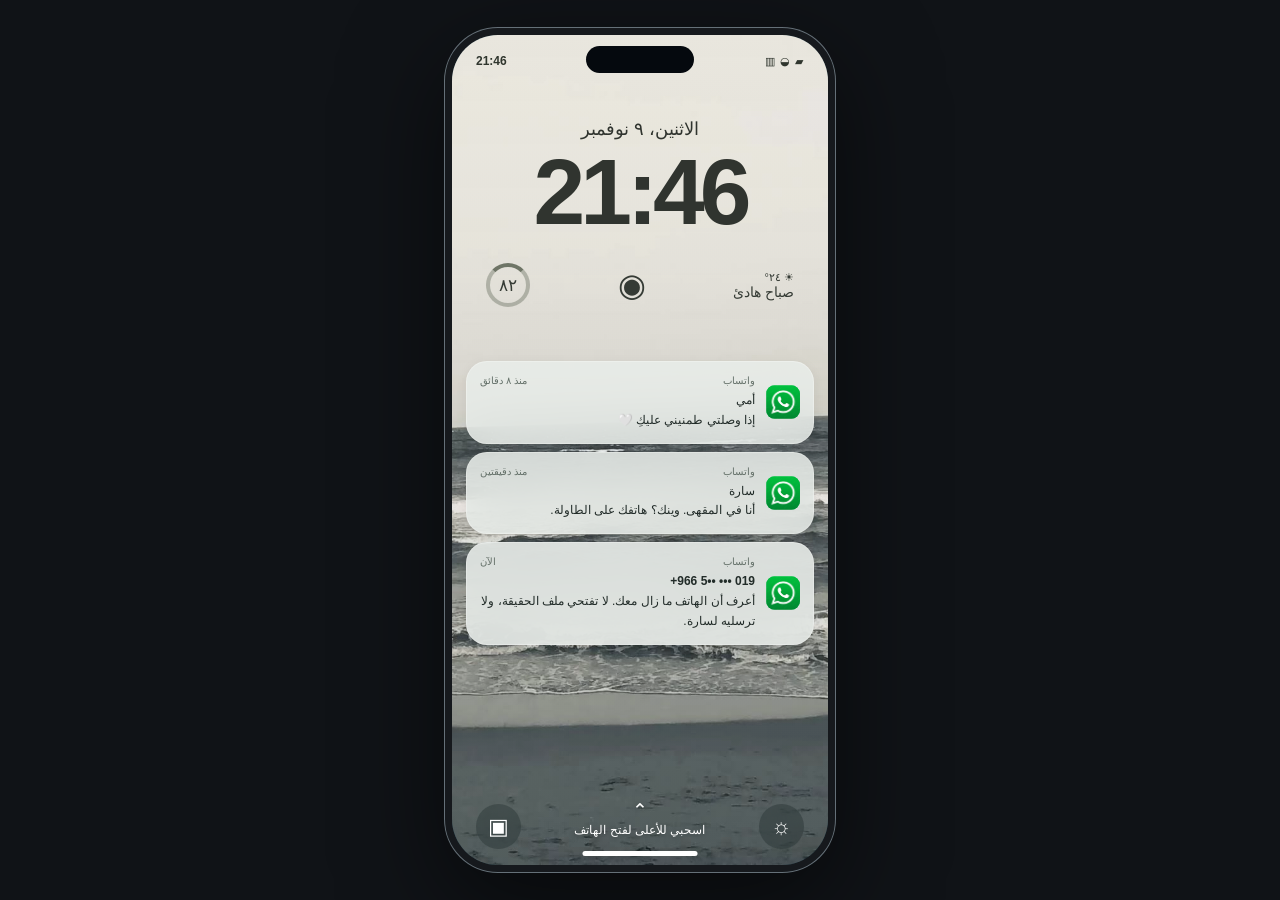
==== last-signal (1).html @ 5a893d46 "Add files via upload" ====
<!DOCTYPE html>
<html lang="ar" dir="rtl"><head><meta charset="UTF-8"><meta name="viewport" content="width=device-width,initial-scale=1,viewport-fit=cover"><meta name="theme-color" content="#101c29"><title>آخر إشارة — الأمانة</title><style>
*{box-sizing:border-box} :root{font-family:Tahoma,Arial,sans-serif;color:#eff5fa;background:#0b1119;font-synthesis:none}body{margin:0;min-height:100dvh;background:radial-gradient(ellipse at 20% 10%,#183444 0,transparent 50%),radial-gradient(ellipse at 90% 90%,#2c2436 0,transparent 50%),#0b1119}button,input,textarea{font:inherit}button{cursor:pointer;color:inherit;border:0}button:focus-visible,input:focus-visible,textarea:focus-visible{outline:3px solid #68e3cd;outline-offset:4px}button{touch-action:manipulation} .layout{min-height:100dvh;max-width:1120px;margin:auto;display:flex;align-items:center;justify-content:center;gap:100px;padding:32px}.intro{width:340px}.eyebrow{letter-spacing:3px;color:#75d6c7;font-size:11px}h1{font-size:65px;line-height:1.2;margin:22px 0} .intro p{color:#a7b6c5;line-height:2;font-size:15px}.rule{border-top:1px solid #30404e;padding-top:24px;margin-top:30px}.meta{display:flex;gap:24px;font-size:12px;color:#b9c7d1}.meta b{display:block;color:#f6f8fa;margin-bottom:8px}.phone{width:390px;height:804px;border:8px solid #242c34;box-shadow:0 0 0 2px #59626b,0 35px 90px #0009;border-radius:55px;position:relative;overflow:hidden;background:#102d3a;flex-shrink:0}.screen{height:100%;display:flex;flex-direction:column;background:radial-gradient(ellipse at 0% 90%,#cb9a8a55,transparent 60%),radial-gradient(ellipse at 90% 20%,#4b8d9e,transparent 55%),linear-gradient(160deg,#112f46,#144154 55%,#17283d);position:relative}.status{height:52px;flex-shrink:0;display:flex;justify-content:space-between;align-items:center;padding:0 25px;direction:ltr;font-size:12px;font-weight:bold;position:relative;z-index:3}.island{position:absolute;left:50%;transform:translateX(-50%);top:10px;background:#05090e;width:110px;height:29px;border-radius:30px}.signal{font-size:11px;letter-spacing:1px}.home{padding:20px;overflow:auto;flex:1}.date{font-size:12px;color:#d2e6ed;margin:0 0 8px}.greeting{font-size:27px;margin:0 0 23px;font-weight:500}.widget{background:#13263288;border:1px solid #ffffff20;border-radius:24px;padding:18px;backdrop-filter:blur(16px);margin-bottom:28px}.widget .small{font-size:11px;color:#a8c9d3}.widget h3{font-size:18px;margin:12px 0 8px}.widget p{line-height:1.8;font-size:12px;color:#c3d4dc;margin:0}.bar{height:4px;background:#ffffff18;border-radius:10px;margin:16px 0 8px;overflow:hidden}.bar i{display:block;height:100%;background:#8ce1cc;transition:width .4s}.appgrid{display:grid;grid-template-columns:repeat(3,1fr);gap:25px 10px;direction:rtl}.app{background:transparent;display:flex;flex-direction:column;align-items:center;gap:8px;font-size:11px;position:relative}.icon{width:62px;height:62px;border-radius:17px;display:grid;place-items:center;box-shadow:0 5px 12px #0002;font-size:29px}.green{background:linear-gradient(#65de7d,#16aa4d)}.yellow{background:linear-gradient(#ffe396 25%,#fff1c8 25%);color:#8d6816}.photos{background:#fff;color:#db746f}.red{background:#f9fbfc;color:#ed5a5a}.black{background:linear-gradient(#48515a,#111923)}.blue{background:linear-gradient(#72b8ef,#2073ca)}.purple{background:linear-gradient(#ac98ef,#6a59bb)}.gray{background:linear-gradient(#afbdc9,#627482)}.dot{position:absolute;top:-2px;left:22px;width:9px;height:9px;border-radius:50%;background:#fb776c;border:2px solid #214657}.dock{margin:15px 17px 4px;padding:12px;background:#ffffff18;display:flex;justify-content:space-around;border-radius:26px}.dock button{background:transparent;font-size:22px}.homebar{height:24px;flex-shrink:0;display:grid;place-items:center;background:transparent;width:100%}.homebar:after{content:"";width:115px;height:5px;background:#eaf0f7;border-radius:8px}.appview{position:absolute;inset:52px 0 24px;background:#f3f4f6;color:#1e2e3b;display:none;flex-direction:column;z-index:2}.appview.active{display:flex}.nav{padding:14px 17px;display:flex;align-items:center;gap:10px;border-bottom:1px solid #dce1e6;background:#fbfcfdee}.nav button{background:transparent;color:#217cc1;font-size:13px;padding:7px 0}.nav b{flex:1;font-size:15px}.content{overflow:auto;flex:1;padding:20px;line-height:1.8;font-size:13px}.sub{font-size:11px;color:#7c8a96}.card{background:#fff;border-radius:18px;padding:18px;margin:12px 0;border:1px solid #e5e8eb}.card h3{margin:0 0 8px;font-size:17px}.card p{margin:8px 0}.bubble{border-radius:19px 19px 4px 19px;background:#e2e7ec;padding:13px 16px;margin:12px 0;max-width:93%}.bubble.me{background:#d5efe9;margin-right:auto;border-radius:19px 19px 19px 4px}.btn{background:#2179b5;color:#fff;border-radius:12px;padding:12px 16px;min-height:44px;width:100%;font-size:13px;margin-top:10px}.btn.secondary{background:#e5edf3;color:#24536e}.btn.danger{background:#bc3f4a}.field{width:100%;border:1px solid #cad4dc;background:#fff;padding:13px;border-radius:12px;margin:8px 0;color:#172b3b;min-height:46px}.pin{direction:ltr;text-align:center;letter-spacing:5px;font-size:22px}.error{color:#b73741;font-size:12px;min-height:22px}.badge{display:inline-block;background:#e1f2ec;color:#277763;padding:3px 9px;border-radius:6px;font-size:10px}.paper{background:#fff4cc;padding:20px;border-radius:7px;line-height:2.1;box-shadow:0 3px 8px #1524300d}.receipt{font-family:monospace;background:#fffdf3;border:1px dashed #a7a18a;padding:20px;transform:rotate(-2deg);text-align:center;color:#4d493c;margin:15px 12px}.receipt b{font-size:31px}.photoart{width:100%;border-radius:16px;display:block}.month{display:grid;grid-template-columns:repeat(7,1fr);gap:5px;direction:ltr;text-align:center}.month span,.month button{padding:6px 0;border-radius:8px;background:transparent;color:#4a5c69;font-size:12px}.month .event{background:#e5525b;color:#fff}.mapgrid{display:grid;grid-template-columns:26px repeat(4,1fr);gap:5px;direction:ltr;align-items:center;text-align:center;margin:20px 0}.mapgrid button{height:55px;background:#dce8df;border:1px solid #b9cfc0;border-radius:9px;color:#42634e;font-size:20px}.mapgrid button:nth-child(3n){background:#d3e6ef;border-color:#a5c5d9}.mapgrid span{font-size:11px;color:#6d7d89}.wave{display:flex;align-items:center;justify-content:center;gap:4px;height:80px;direction:ltr}.wave i{width:4px;background:#c55359;border-radius:5px}.folder{font-size:45px;color:#3c91cf;text-align:center;margin:15px}.slots{display:grid;grid-template-columns:repeat(4,1fr);gap:6px;direction:ltr}.slot{background:#e8eff4;padding:10px 3px;text-align:center;border-radius:10px;font-size:10px}.slot b{display:block;font-size:21px;letter-spacing:2px;color:#224a62}.hint{border-right:3px solid #bb9850;padding:10px 14px;background:#fff5da;margin:12px 0}.success{background:#142e37;color:#e6f2f0;border:0}.success h2{font-size:28px;color:#96e3cb}.success p{line-height:2}.lock{position:absolute;inset:52px 0 24px;z-index:4;background:linear-gradient(#102d3a35,#142535b8);display:flex;flex-direction:column;align-items:center;padding:45px 24px;text-align:center;backdrop-filter:blur(12px)}.locktime{font-size:72px;font-weight:300;direction:ltr;margin-top:0;letter-spacing:-4px}.notification{margin-top:70px;background:#ddeaf0d9;color:#203848;border-radius:23px;padding:16px;text-align:right;width:100%;font-size:12px;line-height:1.8}.notification b{display:block;margin-bottom:5px}.lock .btn{margin-top:auto;background:#d7e9e524;color:#fff;border:1px solid #ffffff40}.toast{position:absolute;bottom:45px;left:15px;right:15px;z-index:10;background:#142c3f;color:#fff;padding:12px;border-radius:13px;text-align:center;font-size:12px;box-shadow:0 5px 20px #0003;display:none}.tiny{font-size:10px;color:#728596}.asidefoot{margin-top:30px;font-size:11px!important;color:#68808f!important}textarea{resize:vertical;min-height:100px;line-height:1.8}@media(max-width:820px){.layout{gap:35px;padding:25px}.intro{width:260px}h1{font-size:48px}}@media(max-width:650px){.layout{padding:0;display:block}.intro{display:none}.phone{width:100%;height:100dvh;border:0;border-radius:0;box-shadow:none}.screen{padding-top:env(safe-area-inset-top)}.status{height:52px}.appview,.lock{top:calc(52px + env(safe-area-inset-top));bottom:calc(24px + env(safe-area-inset-bottom))}.homebar{height:calc(24px + env(safe-area-inset-bottom));padding-bottom:env(safe-area-inset-bottom)}.home{padding:26px}.appgrid{gap:28px 15px}.widget{margin-bottom:35px}.dock{margin-top:auto}.icon{width:65px;height:65px}.island{width:100px}}@media(prefers-reduced-motion:reduce){*{transition:none!important}}

/* Phone-first interface */
:root{font-family:-apple-system,BlinkMacSystemFont,"Segoe UI",Tahoma,sans-serif}body{background:#101317}.layout{padding:24px;min-height:100dvh;gap:0}.intro{display:none}.phone{width:390px;height:844px;border:7px solid #16191d;border-radius:53px;box-shadow:0 0 0 1px #657078,0 30px 100px #0008}.screen{background:linear-gradient(#eff3ee25,#0d243a18),url("[data-uri]") center/cover}.status{z-index:7;color:#2b302d;height:52px;padding:0 24px}.island{width:108px;height:27px;top:11px}.home{padding:24px 19px 0;overflow:auto;scrollbar-width:none}.date,.greeting,.widget{display:none}.appgrid{grid-template-columns:repeat(4,minmax(0,1fr));gap:23px 9px;direction:ltr}.app{color:#fff;text-shadow:0 1px 4px #000b;font-size:10px;gap:7px;min-width:0;padding:0}.icon{width:59px;height:59px;border-radius:14px;box-shadow:0 3px 6px #0002;text-shadow:none;overflow:hidden;background:#fff}.icon svg{width:100%;height:100%;display:block}.dot{top:-4px;left:auto;right:2px;border:0;width:18px;height:18px;background:#ef4a50;color:#fff;display:grid;place-items:center;font-size:10px;font-style:normal;box-shadow:0 1px 4px #0002}.pages{display:flex;gap:8px;justify-content:center;align-items:center;padding:25px 0 8px}.pages i{width:6px;height:6px;background:#ffffff70;border-radius:50%}.pages i:first-child{background:white}.searchpill{background:#22312b35;border-radius:20px;font-size:11px;color:white;padding:7px 15px;display:block;margin:3px auto 15px;backdrop-filter:blur(12px)}.dock{flex-shrink:0;margin:8px 12px 3px;padding:13px 9px;background:#d8e0dd65;backdrop-filter:blur(25px);border:1px solid #ffffff28;border-radius:29px;direction:ltr}.dock button{padding:0;display:block;font-size:inherit}.dock .icon{width:59px;height:59px;border-radius:15px}.homebar{position:relative;z-index:5}.homebar:after{background:white}.lock{inset:0!important;z-index:6;background:linear-gradient(#e5e8db13,#1a272700);backdrop-filter:none;padding:78px 14px 0;touch-action:none;overscroll-behavior:contain;transition:transform .38s cubic-bezier(.22,.8,.26,1),opacity .3s;will-change:transform;user-select:none;color:#30342f}.lock .lockdate{font-size:18px;font-weight:600;margin-top:5px}.locktime{font-size:93px;font-weight:650;line-height:1.13;letter-spacing:-5px;margin:0 0 18px;font-variant-numeric:tabular-nums}.lockwidgets{width:100%;display:flex;align-items:center;justify-content:space-between;padding:0 20px;font-size:11px;color:#353b35}.lockwidgets b{font-size:14px}.roundwidget{width:44px;height:44px;border:4px solid #3a44344d;border-top-color:#3a4434b0;border-radius:50%;display:grid;place-items:center;font-size:17px;font-weight:650}.notifications{width:100%;display:flex;flex-direction:column;gap:8px;margin-top:54px}.notification{margin:0;padding:12px 13px;background:#e9eeead9;border:1px solid #ffffff45;border-radius:21px;backdrop-filter:blur(22px);box-shadow:0 3px 12px #0001;font-size:12px;line-height:1.65;color:#222c29;display:grid;grid-template-columns:35px 1fr;gap:10px;direction:rtl;text-align:right}.notification .miniicon{width:34px;height:34px;border-radius:9px;align-self:center;overflow:hidden;display:block}.miniicon svg{width:100%;height:100%}.notification b{margin:0;font-size:12px;display:block}.notop{display:flex;align-items:center;justify-content:space-between;color:#65716a;font-size:10px;line-height:1.4;margin-bottom:3px}.notification.mystery{background:#e4e9e5eb}.lockbottom{margin-top:auto;width:100%;padding:16px 10px 0;position:relative;color:#fff;display:flex;align-items:center;justify-content:space-between}.quick{background:#18252350;backdrop-filter:blur(15px);width:45px;height:45px;border-radius:50%;display:grid;place-items:center;font-size:22px}.swipebutton{position:relative;background:transparent;color:#fff;padding:12px 5px 25px;min-width:180px;line-height:1.7;font-size:12px;text-shadow:0 1px 5px #0005}.swipebutton:after{content:"";position:absolute;bottom:9px;left:50%;transform:translateX(-50%);height:5px;width:115px;border-radius:5px;background:#fff}.swipebutton span{display:block;font-size:19px;line-height:1}.locked .home,.locked .dock,.locked>.homebar{visibility:hidden}.appview{z-index:4}.settingsrow{display:flex;justify-content:space-between;padding:14px 0;border-bottom:1px solid #e1e6ea}.chathead{background:#e4f0eb;padding:13px;border-radius:16px;display:flex;align-items:center;gap:12px}.avatar{width:42px;height:42px;background:#bddbcf;color:#385c4a;display:grid;place-items:center;border-radius:50%;font-size:21px}.chatnotice{background:#fff0da;padding:14px;border-radius:14px;margin:12px 0;font-size:12px;line-height:1.9}.gallerycard{width:100%;border-radius:13px;margin:8px 0}.locked .status{color:#30362e}.quick svg{width:23px;height:23px}
@media(min-width:651px) and (max-height:890px){.layout{padding:16px}.phone{height:calc(100dvh - 32px);min-height:690px}.appgrid{gap:17px 9px}.home{padding-top:18px}.notifications{margin-top:32px}.lock{padding-top:69px}}
@media(max-width:650px){.layout{padding:0}.phone{width:100%;height:100dvh;min-height:0;border:0;box-shadow:none;border-radius:0}.screen{padding-top:env(safe-area-inset-top)}.status{height:52px}.home{padding:24px 23px 0}.appgrid{gap:25px 10px}.icon,.dock .icon{width:clamp(52px,15.2vw,66px);height:clamp(52px,15.2vw,66px)}.app{font-size:11px}.lock{padding-top:calc(78px + env(safe-area-inset-top));padding-bottom:env(safe-area-inset-bottom)}.dock{margin-top:8px;margin-bottom:3px}.appview{top:calc(52px + env(safe-area-inset-top));bottom:calc(24px + env(safe-area-inset-bottom))}}@media(max-height:740px){.appgrid{gap:14px 8px}.home{padding-top:16px}.lock{padding-top:60px}.locktime{font-size:78px;margin-bottom:7px}.notifications{margin-top:24px}.notification{padding:9px 12px}.pages{padding:12px 0 6px}}


.photo-library-head{display:flex;align-items:center;justify-content:space-between;margin-bottom:12px}.photo-library-head h2{margin:0;font-size:28px}.photo-library-head span{font-size:12px;color:#788894}.photo-filters{display:flex;gap:8px;margin:14px 0 20px}.photo-filters button{padding:8px 15px;background:#e5ebef;border-radius:20px;color:#28526c;font-size:12px}.photo-filters button:first-child{background:#267abb;color:#fff}.photo-grid{display:grid;grid-template-columns:repeat(3,minmax(0,1fr));gap:3px;direction:ltr}.photo-thumb{padding:0;background:#e5e9ed;position:relative;aspect-ratio:1;overflow:hidden;border-radius:3px}.photo-thumb img{width:100%;height:100%;display:block;object-fit:cover}.photo-thumb:focus-visible{outline-offset:-4px}.photo-library-footer{text-align:center;font-size:12px;color:#81919a;padding:20px 0}.viewer-top{display:flex;align-items:center;justify-content:space-between;gap:8px;margin-bottom:13px}.viewer-top button{background:transparent;color:#287eb7;padding:8px 3px;font-size:12px}.viewer-top span{font-size:11px;color:#647a89}.photo-stage{background:#11171d;border-radius:12px;overflow:auto;max-height:63dvh;min-height:240px;display:flex;align-items:center;justify-content:center;touch-action:pan-y pinch-zoom;overscroll-behavior:contain}.photo-stage img{display:block;width:100%;max-height:63dvh;object-fit:contain;flex-shrink:0}.photo-stage.zoomed{display:block;touch-action:pan-x pan-y pinch-zoom}.photo-stage.zoomed img{width:200%;max-width:none;max-height:none;object-fit:initial}.viewer-caption{font-size:15px;text-align:center;margin:13px 0 5px}.photo-controls{display:flex;align-items:center;gap:8px;margin:14px 0;direction:rtl}.photo-controls button{flex:1;background:#e6edf3;color:#245677;padding:12px 5px;border-radius:12px;font-size:12px;min-height:44px}.photo-controls button:disabled{opacity:.35;cursor:default}.viewer-help{font-size:10px;line-height:1.8;text-align:center;color:#778c99}.content.gallery-content{padding:17px 10px}.content.gallery-content .receipt{margin:15px 18px}
/* App interiors */
.appview{--accent:#007aff;background:#f2f2f7;color:#151517;overflow:hidden}.appview .nav{background:#f9f9fbd9;border-bottom:1px solid #dddde2;min-height:48px;padding:6px 16px;backdrop-filter:blur(24px)}.nav button{color:var(--accent);min-width:64px;text-align:right}.nav b{text-align:center;font-size:15px;font-weight:600}.nav #appSymbol{width:38px;text-align:left}.content{padding:0;line-height:1.65;position:relative;overscroll-behavior:contain}.appbody{padding:13px 17px 24px;min-height:100%}.appbody h2.large{font-size:31px;line-height:1.3;letter-spacing:-1px;margin:8px 0 16px;font-weight:750}.iossearch{background:#e5e5eb;border:0;border-radius:11px;padding:10px 12px;width:100%;color:#32323a;font-size:14px;margin:0 0 16px}.iosgroup{border-radius:12px;background:#fff;overflow:hidden;margin:10px 0 22px}.iosrow{background:white;display:flex;align-items:center;gap:12px;width:100%;padding:14px;text-align:right;color:#17171a;min-height:62px;border-bottom:1px solid #ececf1;line-height:1.5}.iosrow:last-child{border-bottom:0}.rowtext{flex:1;min-width:0}.rowtext b{display:block;font-size:14px;font-weight:600}.rowtext small{display:block;font-size:11px;color:#8b8b94;margin-top:3px}.chev{color:#bebec6;font-size:22px}.sectionlabel{font-size:11px;color:#7f7f89;margin:15px 12px 5px}.appfooter{border-top:1px solid #d7d7dd;background:#fafafbe8;backdrop-filter:blur(18px);padding:9px 5px 7px;display:flex;align-items:center;justify-content:space-around;flex-shrink:0;min-height:53px;color:#8d8d96}.appfooter button{background:transparent;color:inherit;min-width:52px;font-size:10px}.appfooter button b{display:block;font-size:20px;line-height:1.2;margin-bottom:3px;font-weight:400}.appfooter button.selected{color:var(--accent)}.appview .btn{background:var(--accent);border-radius:12px}.appview .btn.secondary{background:#e9e9ef;color:var(--accent)}.appview .field{border:0;background:#e9e9ef;border-radius:11px}.appview .card{border:0;border-radius:13px;box-shadow:none}.appview[data-app=notes]{--accent:#b78a17;background:#fffdf5}.appview[data-app=notes] .appbody{background:#f9f7ee}.note-document{padding:12px 4px;line-height:2.1;font-size:15px;color:#242322}.note-document h2{font-size:25px;line-height:1.5;margin:12px 0 24px}.notetime{text-align:center;font-size:10px;color:#999380}.note-document blockquote{margin:25px 0;border-right:2px solid #d6b557;padding-right:17px}.acrostic p{margin:4px 0}.acrostic p:first-letter{font-weight:600}.note-divider{height:1px;background:#e7dfcd;margin:24px 0}.reminder-summary{display:grid;grid-template-columns:1fr 1fr;gap:12px}.reminder-summary div{background:white;border-radius:13px;padding:14px;color:#777;font-size:12px}.reminder-summary strong{float:left;font-size:24px;color:#111}.reminder-summary i{display:block;width:30px;height:30px;border-radius:50%;background:#007aff;color:white;text-align:center;font-size:18px;font-style:normal;margin-bottom:7px}.reminder-row{align-items:flex-start}.circle-check{width:21px;height:21px;border:1.5px solid #c8c8cf;border-radius:50%;margin-top:2px;flex-shrink:0}.circle-check.done{background:#007aff;border:0;color:#fff;text-align:center}.reminder-detail h2{color:#157ce2;font-size:27px}.oldtime{text-decoration:line-through;color:#909099}.wa-avatar{width:45px;height:45px;border-radius:50%;background:#e3e9e5;display:grid;place-items:center;font-size:20px;color:#738579;flex-shrink:0}.wa-avatar.sara{background:#e5dfef;color:#8965a8}.wa-avatar.unknown{background:#dfe3e6;color:#79828a}.appview[data-app=messages]{--accent:#168b60;background:#fff}.chatlist .iosrow{padding:13px 0}.chat-time{font-size:10px;color:#8d9791;align-self:flex-start;direction:ltr}.chat-preview{white-space:nowrap;overflow:hidden;text-overflow:ellipsis;max-width:230px}.chat-unread{background:#27c16c;color:white;border-radius:15px;padding:1px 6px;font-size:10px;float:left}.wa-conversation{padding:15px 12px 20px;background-color:#e9e3d8;background-image:radial-gradient(#b4a78e22 1px,transparent 1px);background-size:18px 18px;min-height:100%}.daychip{display:table;margin:5px auto 16px;padding:4px 12px;border-radius:7px;background:#f4f4f0e6;box-shadow:0 1px 2px #0001;font-size:10px;color:#66736e}.wa-bubble{background:white;box-shadow:0 1px 2px #0001;border-radius:9px 9px 2px 9px;max-width:89%;padding:9px 11px;margin:8px 0;line-height:1.85;font-size:13px;color:#192b25}.wa-bubble.out{background:#d9fdd3;margin-right:auto;border-radius:9px 9px 9px 2px}.wa-bubble time{display:block;text-align:left;direction:ltr;font-size:9px;color:#71837a;margin-top:2px}.wa-bubble.out time:after{content:' ✓✓';color:#65aabd}.compose{display:flex;align-items:center;gap:10px;width:100%;padding:0 10px;color:#74867d;font-size:21px}.compose span{background:white;border:1px solid #e3e8e4;border-radius:22px;padding:8px 15px;flex:1;font-size:12px;color:#a1aaa5}.appview[data-app=photos]{background:#fff}.photo-grid{gap:2px}.photo-thumb{border-radius:0}.photo-stage{border-radius:0;max-height:64dvh}.photo-stage img{max-height:64dvh}.phototop{padding:4px 0 8px}.photo-controls button{background:#f0f1f4}.gallery-content{padding:0!important}.file-grid{display:grid;grid-template-columns:repeat(3,1fr);gap:15px;margin-top:22px;text-align:center}.file-tile{background:transparent;color:#222;padding:4px 0;font-size:11px;line-height:1.6}.file-tile .doc{display:grid;place-items:center;width:61px;height:80px;background:white;margin:0 auto 9px;border-radius:5px 14px 5px 5px;box-shadow:0 2px 6px #0001;border:1px solid #e2e4e8;color:#d95656;font-size:28px}.file-tile .fold{display:block;font-size:57px;line-height:80px;color:#42a8ed}.file-tile small{display:block;color:#999;font-size:9px}.filelock{text-align:center;margin-top:22px}.filelock h2{font-size:22px}.lockglyph{font-size:42px;color:#788ca2}.file-riddle{text-align:right;line-height:2;background:white;border-radius:13px;padding:17px;margin:20px 0}.passworddots{letter-spacing:4px;font-size:20px}.pdf-sheet{background:#fff;padding:25px 18px;color:#262c32;margin:0 0 16px;box-shadow:0 2px 8px #0001;line-height:2;font-size:13px}.pdf-sheet h2{font-size:23px;margin:10px 0 20px}.pdf-sheet h3{font-size:16px;color:#355568}.pdf-sheet .docbrand{font-size:9px;letter-spacing:1px;color:#8a969e;border-bottom:1px solid #dbe2e7;padding-bottom:12px}.pdf-sheet table{border-collapse:collapse;width:100%;font-size:11px;line-height:1.8;margin:15px 0}.pdf-sheet th,.pdf-sheet td{padding:9px 5px;border:1px solid #dde3e9;text-align:right}.pdf-sheet th{background:#f0f4f7}.pdf-page-number{text-align:center;font-size:10px;color:#9ca6af;margin-top:25px}.verdict{padding:15px;border-radius:12px;background:#dceee5;color:#2f7551;font-size:12px;text-align:center}.appview[data-app=camera],.appview[data-app=clock],.appview[data-app=wallet],.appview[data-app=voice]{background:#08090b;color:#fff}.appview[data-app=camera] .nav,.appview[data-app=clock] .nav,.appview[data-app=wallet] .nav,.appview[data-app=voice] .nav{background:#151519;color:#fff;border-color:#2b2b30}.appview[data-app=camera] .card,.appview[data-app=clock] .card,.appview[data-app=voice] .card{background:#202024;color:white}.screen.dark-app .status{color:#fff}.screen.app-open>.homebar:after{background:#121212}.screen.dark-app>.homebar:after{background:white}.screen.locked>.status{color:#30362e}.journal-page{min-height:300px;background:repeating-linear-gradient(#fffdf4 0px,#fffdf4 31px,#e9e3d5 32px);line-height:32px;width:100%;padding:14px;border:0;color:#3c3830;font-size:14px}.journal-page:focus{outline:0}.bubble,.card{overflow-wrap:anywhere}.ioscaption{font-size:11px;color:#92929b;line-height:1.8;margin:10px 6px}.mini-app-icon{width:30px;height:30px;border-radius:7px;overflow:hidden;flex-shrink:0}.mini-app-icon svg{width:100%;height:100%}.mailitem{padding:16px 0;border-bottom:1px solid #e4e4e8;background:transparent;text-align:right;display:block;width:100%;color:#25252b}.mailitem b{font-size:15px}.mailitem p{margin:3px 0;font-size:12px}.mailitem small{color:#999}.health-tile{background:white;border-radius:14px;padding:16px;margin:13px 0}.health-tile h3{color:#ee4767;font-size:13px}.health-number{font-size:35px;font-weight:700}.weather-bg{background:linear-gradient(#365d94,#8fb4d5);color:#fff;text-align:center;min-height:100%;padding:40px 17px}.settings-avatar{width:52px;height:52px;border-radius:50%;background:#c6c6ce;color:#fff;display:grid;place-items:center;font-size:25px}.mapboard{height:220px;background:repeating-linear-gradient(60deg,transparent 0 40px,#fff9 41px 51px,transparent 52px 80px),linear-gradient(120deg,#dbe7cf 0 60%,#b6d9e7 60%);border-radius:15px;display:grid;place-items:center;color:#53766a}.hint{font-size:12px}.appview .nav button{font-size:13px}.largealarm{font-size:49px;font-weight:250;direction:ltr}.disabled-call{background:#e6e6eb;border-radius:12px;padding:14px;text-align:center;color:#86868c;font-size:12px}.home .appgrid .app{font-family:-apple-system,BlinkMacSystemFont,"Segoe UI",Tahoma,sans-serif}.photo-library-footer{padding-bottom:8px}@media print{body{background:white}.layout,.phone,.screen,.appview,.content{display:block!important;position:static!important;width:auto!important;height:auto!important;max-width:none!important;overflow:visible!important;border:0!important;box-shadow:none!important;background:white!important;padding:0!important;margin:0!important}.intro,.status,.home,.dock,.homebar,.lock,.nav,.appfooter,.toast,.no-print{display:none!important}.appbody{padding:0}.pdf-sheet{break-after:page;box-shadow:none;font-size:14px}}

</style></head><body><main class="layout"><section class="phone" aria-label="هاتف اللعبة"><div class="screen locked" id="screen"><div class="status"><span>21:46</span><div class="island"></div><span class="signal">▥ ◒ ▰</span></div><div class="home"><div class="appgrid" id="apps"></div><div class="pages" aria-hidden="true"><i></i></div><button class="searchpill" onclick="openApp('search')">⌕ بحث</button></div><div class="dock" id="dock"></div><button class="homebar" onclick="goHome()" aria-label="العودة للشاشة الرئيسية"></button><section class="appview" id="appview" aria-label="التطبيق المفتوح"><header class="nav"><button id="appBack" onclick="backApp()">‹ الرئيسية</button><b id="appTitle"></b><span id="appSymbol"></span></header><div class="content" id="content"></div><footer class="appfooter" id="appFooter"></footer></section><section class="lock" id="lock" aria-label="شاشة القفل؛ اسحبي للأعلى لفتح الهاتف"><div class="lockdate">الاثنين، ٩ نوفمبر</div><div class="locktime">21:46</div><div class="lockwidgets"><div style="text-align:right">☀ ٢٤°<br><b>صباح هادئ</b></div><div style="font-size:32px">◉</div><div class="roundwidget">٨٢</div></div><div class="notifications"><div class="notification"><span class="miniicon" data-wa></span><div><div class="notop"><span>واتساب</span><span>منذ ٨ دقائق</span></div><b>أمي</b>إذا وصلتي طمنيني عليكِ 🤍</div></div><div class="notification"><span class="miniicon" data-wa></span><div><div class="notop"><span>واتساب</span><span>منذ دقيقتين</span></div><b>سارة</b>أنا في المقهى. وينك؟ هاتفك على الطاولة.</div></div><div class="notification mystery"><span class="miniicon" data-wa></span><div><div class="notop"><span>واتساب</span><span>الآن</span></div><b dir="ltr" style="text-align:right">+966 5•• ••• 019</b>أعرف أن الهاتف ما زال معك. لا تفتحي ملف الحقيقة، ولا ترسليه لسارة.</div></div></div><div class="lockbottom"><button class="quick" onclick="toast('البطارية ٨٢٪ · الهاتف في الوضع الصامت')" aria-label="حالة الهاتف">☼</button><button class="swipebutton" onclick="start()" aria-label="فتح الهاتف؛ اسحبي للأعلى أو اضغطي"><span>⌃</span>اسحبي للأعلى لفتح الهاتف</button><button class="quick" onclick="toast('اسحبي للأعلى أولًا لفتح التطبيقات')" aria-label="الكاميرا على شاشة القفل">▣</button></div></section><div class="toast" id="toast" role="status" aria-live="polite"></div></div></section></main>
<script>
'use strict';
const $=id=>document.getElementById(id),KEY='last-signal-amanah-v1';
let state={memo:'',won:false,hints:0,done:[],favorites:[]};try{const data=JSON.parse(localStorage.getItem(KEY));if(data&&typeof data==='object')state={...state,...data}}catch{};
let current='',detail=null,galleryIndex=null,galleryZoom=false,toastTimer,unlockTimer,photoTab='all';
const apps=[['facetime','فيس تايم','video','green'],['calendar','التقويم','calendar','red'],['photos','الصور','photos','photos'],['camera','الكاميرا','camera','gray'],['mail','البريد','mail','blue'],['clock','الساعة','clock','black'],['maps','الخرائط','map','blue'],['weather','الطقس','weather','blue'],['notes','الملاحظات','notes','yellow'],['reminders','التذكيرات','reminders','photos'],['voice','المذكرات الصوتية','voice','black'],['messages','واتساب','whatsapp','green'],['files','الملفات','folder','blue'],['journal','دفتر التحقيق','journal','purple'],['books','الكتب','books','yellow'],['help','الإعدادات','settings','gray'],['wallet','المحفظة','wallet','black'],['health','صحتي','health','photos'],['podcasts','البودكاست','podcasts','purple'],['gmail','جيميل','gmail','photos'],['phone','الهاتف','phone','green'],['safari','سفاري','safari','blue'],['sms','الرسائل','sms','green'],['music','الموسيقى','music','red'],['search','البحث','search','gray']];
const providedIcons={"weather":{"src":"[data-uri]","view":"26 10 332 332","width":370,"height":360},"settings":{"src":"[data-uri]","view":"6 10 428 428","width":438,"height":448},"voice":{"src":"[data-uri]","view":"9 9 332 332","width":366,"height":352},"mail":{"src":"[data-uri]","view":"27 0 299 299","width":353,"height":299},"whatsapp":{"src":"[data-uri]","view":"50 22 284 284","width":382,"height":332},"podcasts":{"src":"[data-uri]","view":"13 1 195 195","width":216,"height":205},"books":{"src":"[data-uri]","view":"386 101 429 429","width":1200,"height":630}};
function icon(name){const asset=providedIcons[name];if(asset)return `<svg viewBox="${asset.view}" aria-hidden="true" focusable="false"><image width="${asset.width}" height="${asset.height}" href="${asset.src}"/></svg>`;const paths={wallet:'<rect width="64" height="64" rx="14" fill="#202326"/><rect x="10" y="14" width="44" height="31" rx="4" fill="#e7a35f"/><rect x="10" y="20" width="44" height="28" rx="4" fill="#78bba6"/><rect x="10" y="26" width="44" height="25" rx="4" fill="#78a9d7"/><path d="M7 32H57V48Q57 55 50 55H14Q7 55 7 48Z" fill="#303638"/><path d="M26 32Q32 42 38 32" fill="#202326"/>',health:'<rect width="64" height="64" rx="14" fill="white"/><path d="M32 50C25 44 11 35 11 24C11 12 26 10 32 21C38 10 53 12 53 24C53 35 39 44 32 50Z" fill="#f34870"/><path d="M17 31H25L29 23 34 39 39 29H47" fill="none" stroke="#fff" stroke-width="2"/>',podcasts:'<circle cx="32" cy="29" r="22" fill="none" stroke="white" stroke-width="3"/><circle cx="32" cy="29" r="14" fill="none" stroke="white" stroke-width="3"/><circle cx="32" cy="27" r="6" fill="white"/><path d="M24 39Q24 34 32 34Q40 34 40 39L37 55Q32 60 27 55Z" fill="white" stroke="#9270d3" stroke-width="2"/>',gmail:'<rect width="64" height="64" rx="14" fill="white"/><path d="M11 47V20L32 36 53 20V47" fill="none" stroke="#ea4335" stroke-width="8" stroke-linejoin="round"/><path d="M11 47V23" stroke="#4285f4" stroke-width="8"/><path d="M53 47V23" stroke="#34a853" stroke-width="8"/><path d="M11 23V18L19 24" fill="none" stroke="#c5221f" stroke-width="8"/><path d="M45 24L53 18V23" fill="none" stroke="#fbbc04" stroke-width="8"/>',video:'<rect x="11" y="21" width="28" height="23" rx="5" fill="white"/><path d="M42 26L55 20V45L42 39Z" fill="white"/>',calendar:'<rect width="64" height="64" rx="14" fill="#fff"/><text x="32" y="19" text-anchor="middle" fill="#ed4242" font-size="10" font-family="Arial" font-weight="bold">MON</text><text x="32" y="53" text-anchor="middle" fill="#111" font-size="35" font-family="Arial">9</text>',photos:'<rect width="64" height="64" rx="14" fill="white"/>'+Array.from({length:8},(_,i)=>`<ellipse cx="32" cy="20" rx="9" ry="15" transform="rotate(${i*45} 32 32)" fill="${['#ffb039','#f16942','#ee5793','#aa6bd2','#729dea','#65cadd','#6dc670','#d4d954'][i]}" opacity=".8"/>`).join(''),camera:'<rect x="9" y="18" width="46" height="33" rx="7" fill="#252629"/><path d="M22 18L26 12H39L43 18" fill="#252629"/><circle cx="32" cy="35" r="12" stroke="#9da1a6" stroke-width="3"/><circle cx="32" cy="35" r="8" fill="#111"/><circle cx="48" cy="24" r="2" fill="#e8d780"/>',mail:'<rect x="8" y="17" width="48" height="33" rx="3" fill="white"/><path d="M9 19L32 37 55 19M9 49L25 34M55 49L39 34" stroke="#269ce1" stroke-width="2"/>',clock:'<circle cx="32" cy="32" r="27" fill="white"/><g stroke="#1d242a" stroke-width="2"><path d="M32 7V12M32 52V57M7 32H12M52 32H57M32 32L23 17M32 32L48 37"/></g><path d="M32 32L31 9" stroke="#e85838" stroke-width="1.5"/><circle cx="32" cy="32" r="3" fill="#222"/>',map:'<rect width="64" height="64" fill="#cee2b0"/><path d="M0 11L64 43M12 0L35 64" stroke="white" stroke-width="10"/><path d="M0 49L64 22" stroke="#a7d5e9" stroke-width="14"/><circle cx="35" cy="35" r="19" fill="#328be3" stroke="white" stroke-width="3"/><path d="M35 20L25 47 35 41 45 47Z" fill="white"/>',weather:'<circle cx="41" cy="23" r="13" fill="#ffce37"/><path d="M13 45C0 42 4 26 18 28C23 14 43 19 45 30C61 28 63 46 48 47Z" fill="white"/>',notes:'<rect width="64" height="64" rx="14" fill="#fffef9"/><path d="M0 0H64V19H0" fill="#ffd64e"/><path d="M0 29H64M0 40H64M0 51H64" stroke="#cdd0d2"/>',reminders:'<rect width="64" height="64" rx="14" fill="white"/>'+[19,33,47].map((y,i)=>`<circle cx="15" cy="${y}" r="5" fill="none" stroke="${['#328bea','#ef943d','#e6cb39'][i]}" stroke-width="2"/><path d="M27 ${y}H53" stroke="#c0c4c6" stroke-width="2"/>`).join(''),voice:'<path d="M7 32H57" stroke="#6f7880"/>'+[14,25,40,24,12,32,48,27,18].map((h,i)=>`<rect x="${9+i*5}" y="${32-h/2}" width="3" height="${h}" rx="1" fill="${i===4?'#e95757':'white'}"/>`).join(''),whatsapp:'<path d="M15 49L18 40A21 21 0 1 1 26 51Z" fill="none" stroke="white" stroke-width="3"/><path d="M25 20C19 23 25 39 36 43C43 46 46 39 43 37L37 34 34 37C30 35 28 32 27 29L30 26 27 20Z" fill="white"/>',folder:'<rect width="64" height="64" rx="14" fill="white"/><path d="M8 19Q8 16 12 16H27L33 21H53Q57 21 57 25V48Q57 52 53 52H12Q8 52 8 48Z" fill="#258fe4"/><path d="M8 28H57V47Q57 52 52 52H13Q8 52 8 47Z" fill="#42a6f5"/>',journal:'<rect x="14" y="10" width="39" height="46" rx="4" fill="#eee8ff"/><path d="M22 10V56M28 23H45M28 32H45M28 41H40" stroke="#8a73bd" stroke-width="2"/>',books:'<path d="M7 17Q20 11 30 19V50Q18 43 7 48ZM34 19Q46 11 57 17V48Q44 43 34 50Z" fill="white"/>',settings:'<circle cx="32" cy="32" r="22" fill="none" stroke="#d4d7da" stroke-width="9" stroke-dasharray="4 3"/><circle cx="32" cy="32" r="13" fill="none" stroke="#3d454c" stroke-width="5"/><circle cx="32" cy="32" r="5" fill="#bcc4ca"/>',phone:'<path d="M19 12C9 16 17 40 33 50C43 56 51 51 52 45L41 38 36 43C29 39 25 34 23 28L28 24Z" fill="white"/>',safari:'<circle cx="32" cy="32" r="27" fill="#36a8ec" stroke="white" stroke-width="3"/><path d="M17 47L39 25 47 17 36 40Z" fill="white"/><path d="M25 39L47 17 36 40Z" fill="#ed5251"/>',sms:'<path d="M9 29C9 9 55 9 55 29C55 42 39 48 26 44L14 51 17 41Q9 37 9 29" fill="white"/>',music:'<path d="M28 19L49 14V42C49 51 35 52 35 45C35 39 43 38 45 39V24L32 27V47C32 56 18 57 18 50C18 44 25 43 28 44Z" fill="white"/>',search:'<circle cx="28" cy="28" r="15" fill="none" stroke="white" stroke-width="5"/><path d="M39 39L53 53" stroke="white" stroke-width="5"/>'};return '<svg viewBox="0 0 64 64" aria-hidden="true">'+(paths[name]||paths.folder)+'</svg>'}

const galleryPhotos=[{"title":"تنسيقات الشتاء","src":"[data-uri]"},{"title":"كاميرا وردية","src":"[data-uri]"},{"title":"من يومياتي","src":"[data-uri]"},{"title":"وصلت الطلبية","src":"[data-uri]"},{"title":"تفاصيل صغيرة","src":"[data-uri]"},{"title":"لحظة محفوظة","src":"[data-uri]"},{"title":"قهوة الصباح","src":"[data-uri]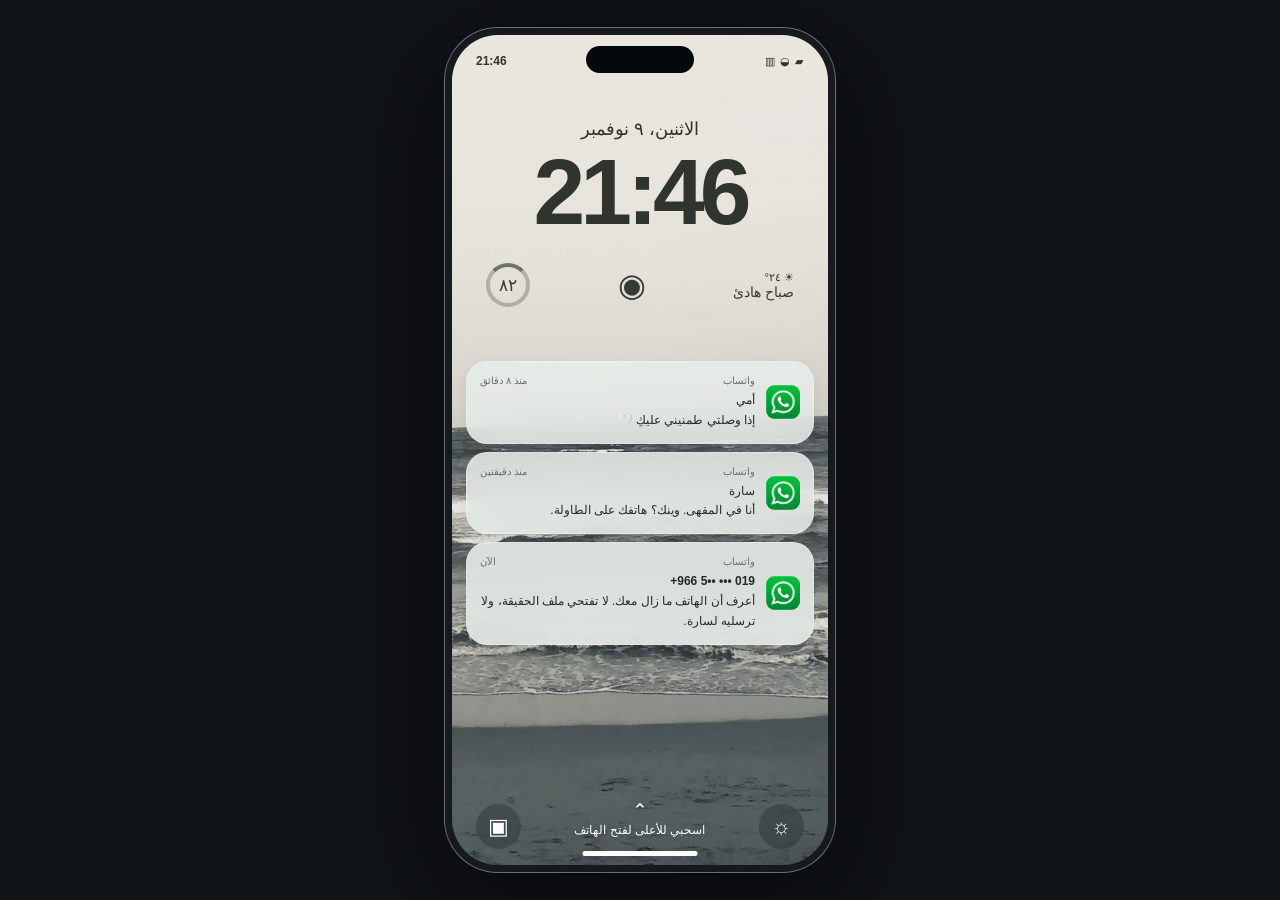
